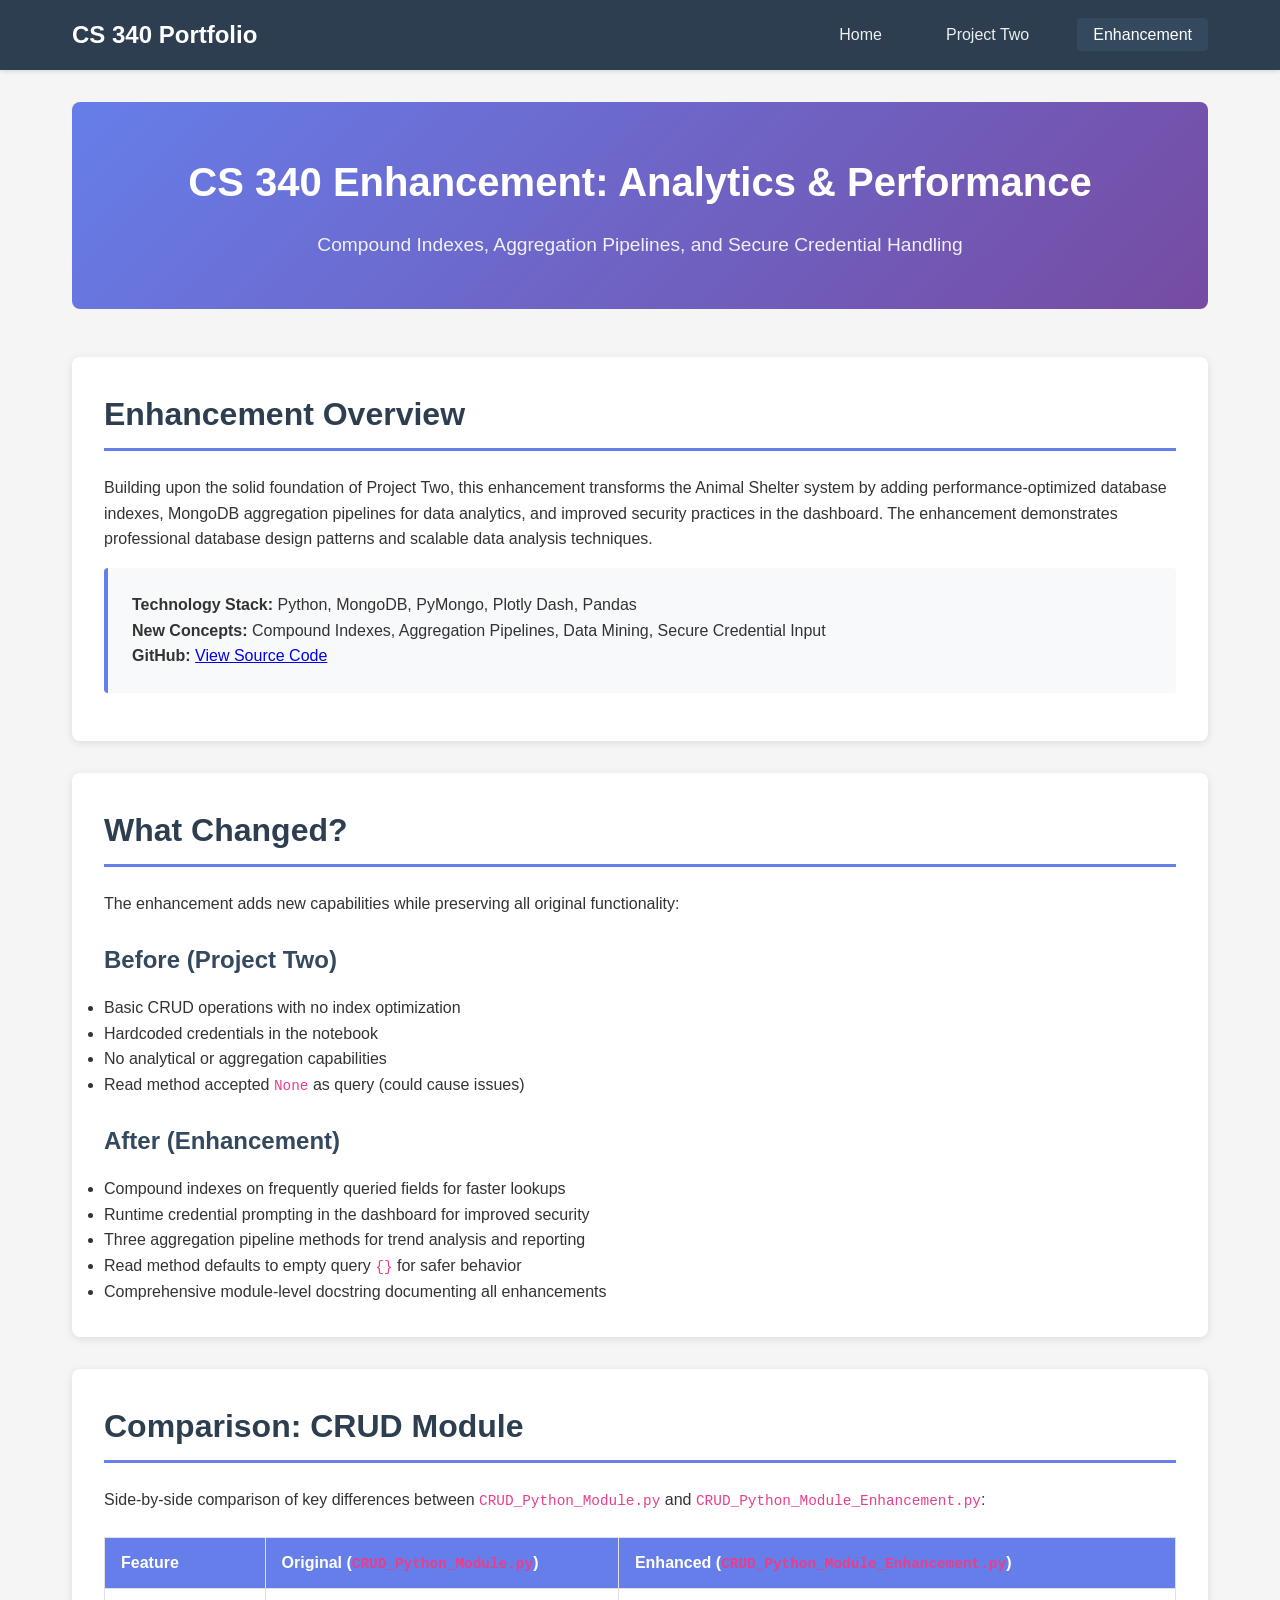
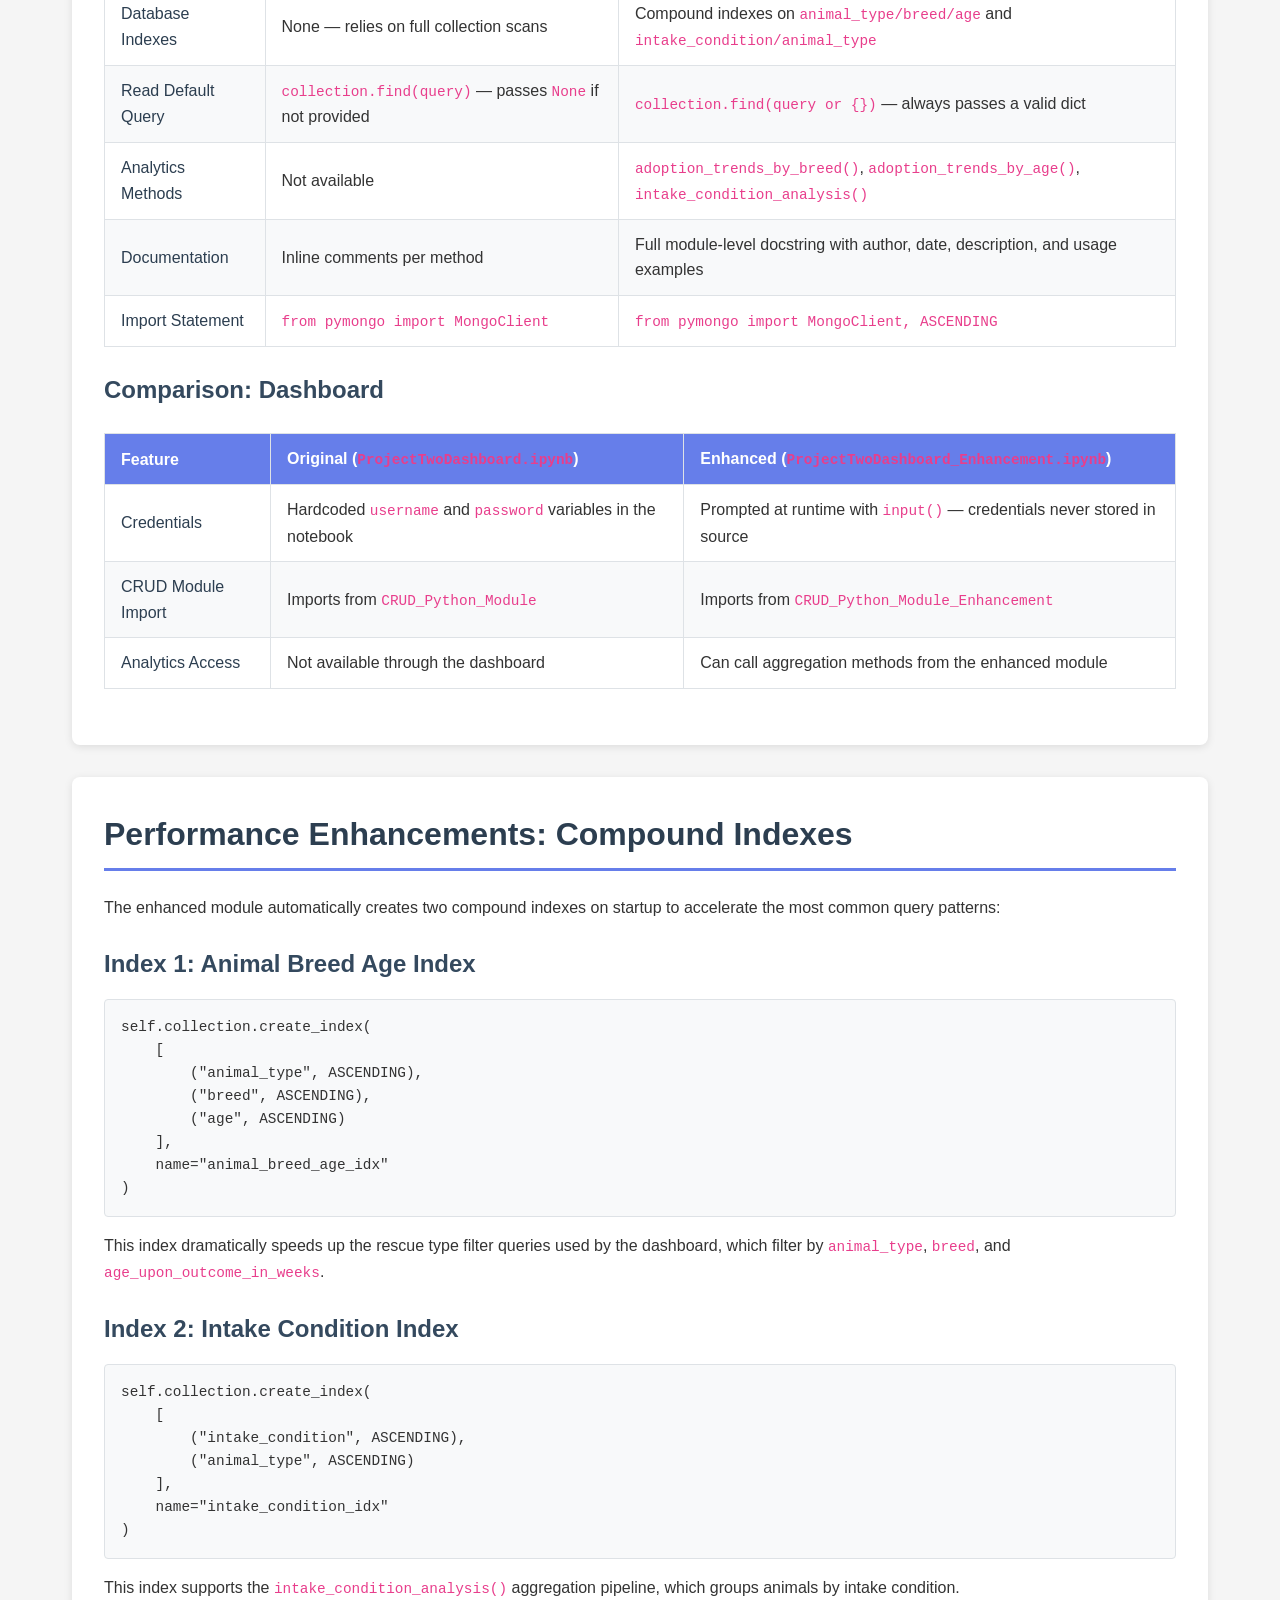
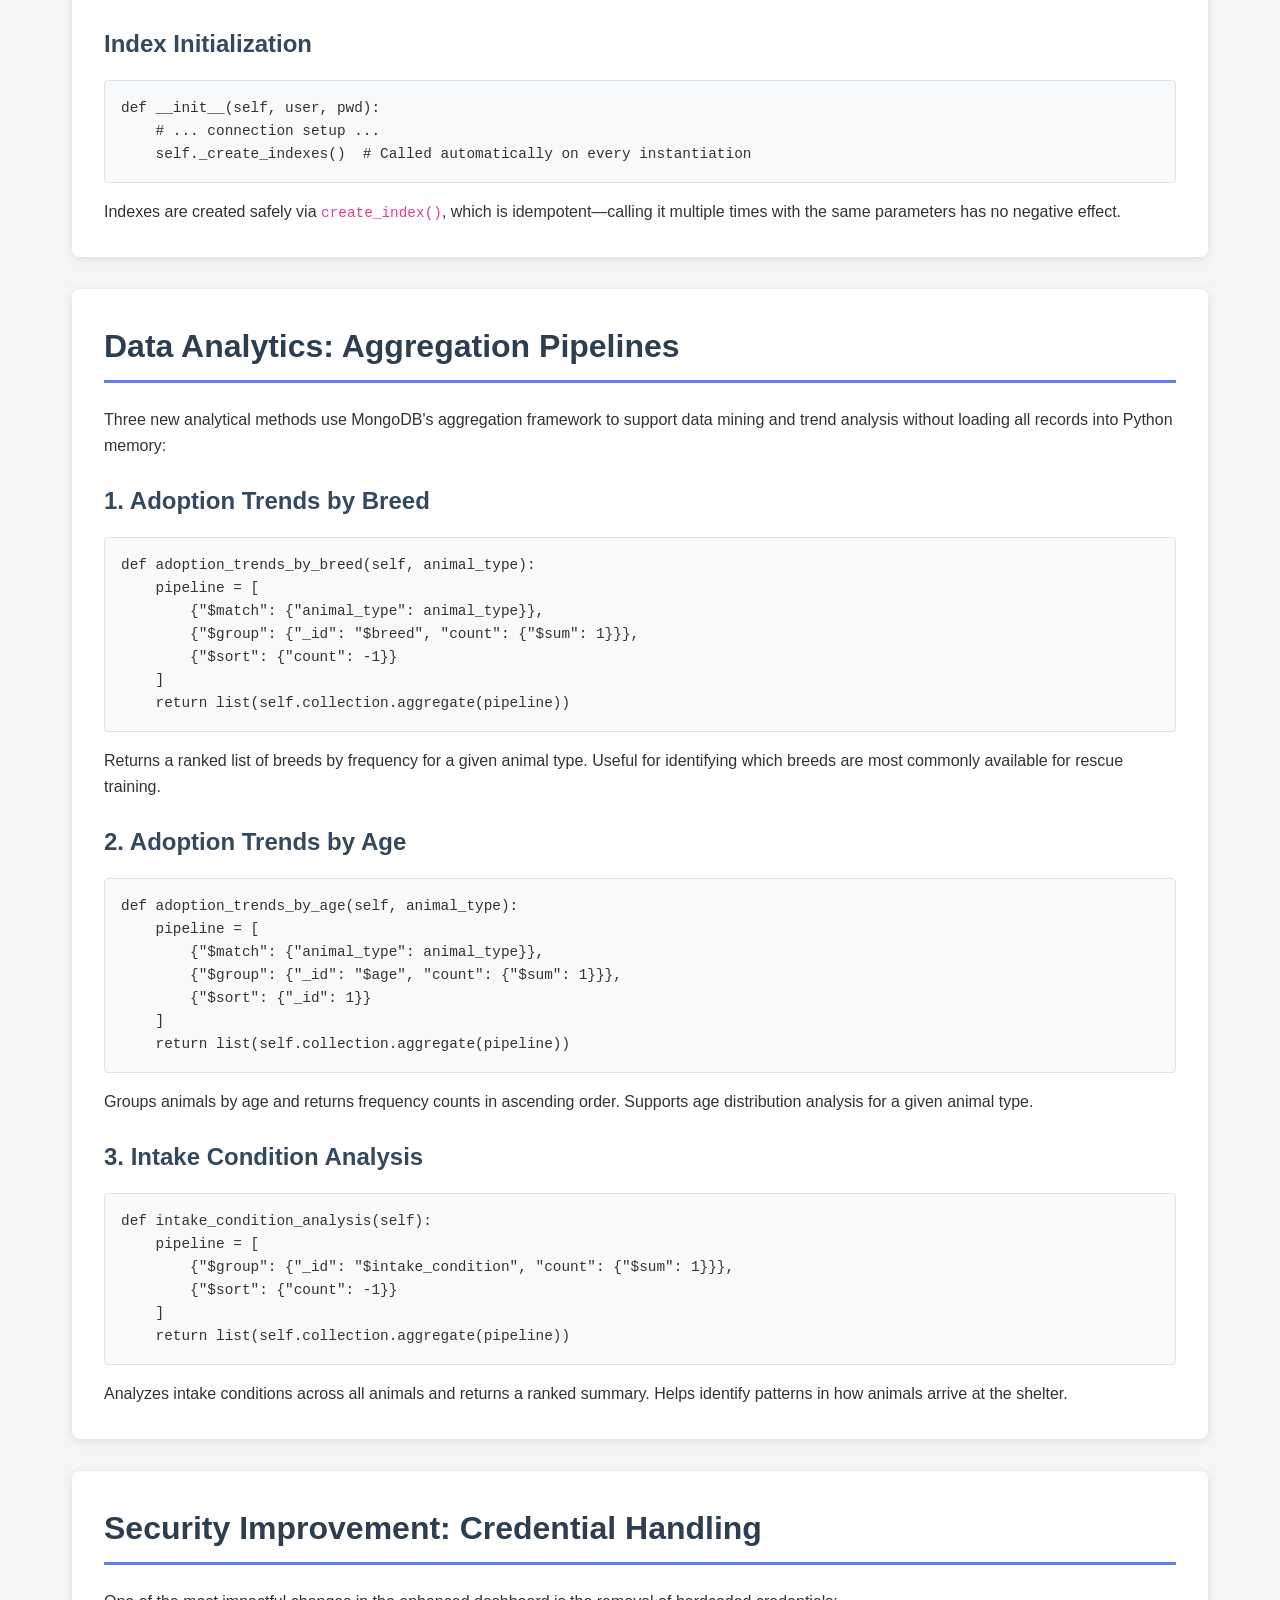
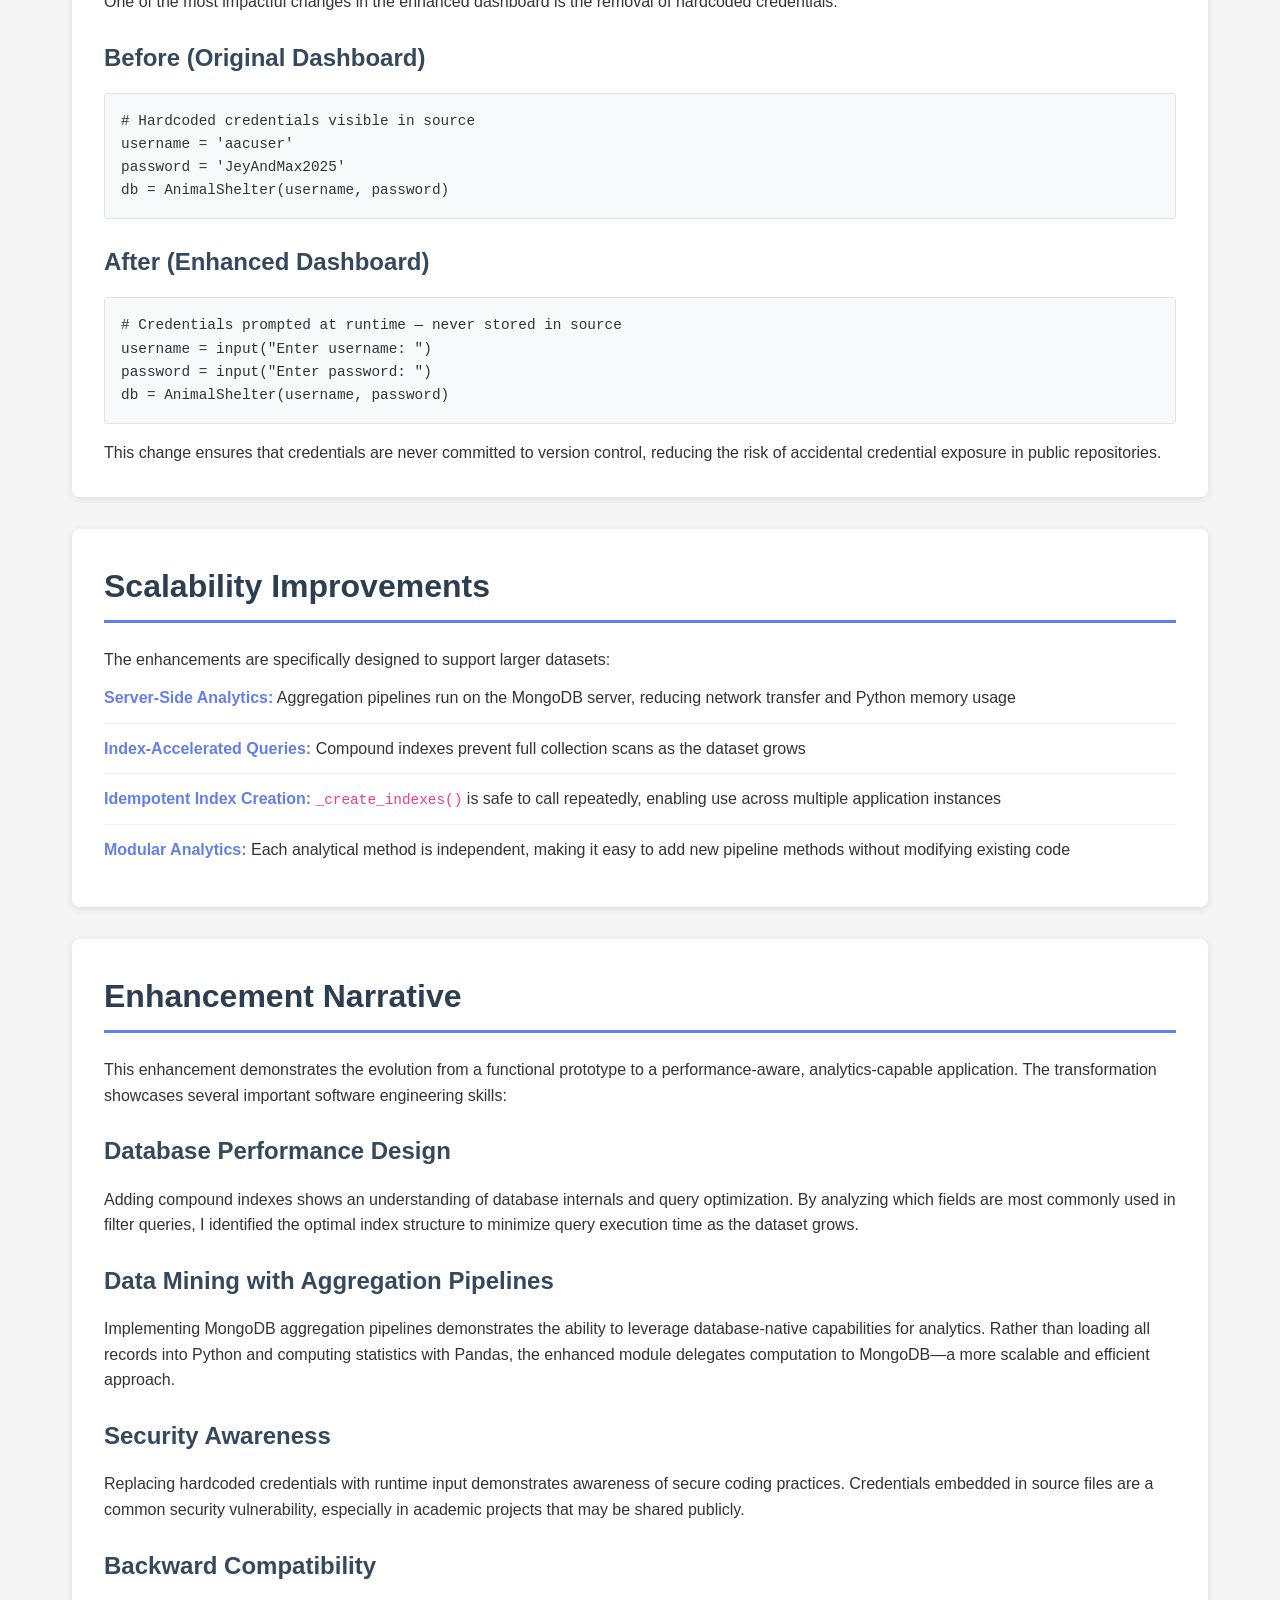
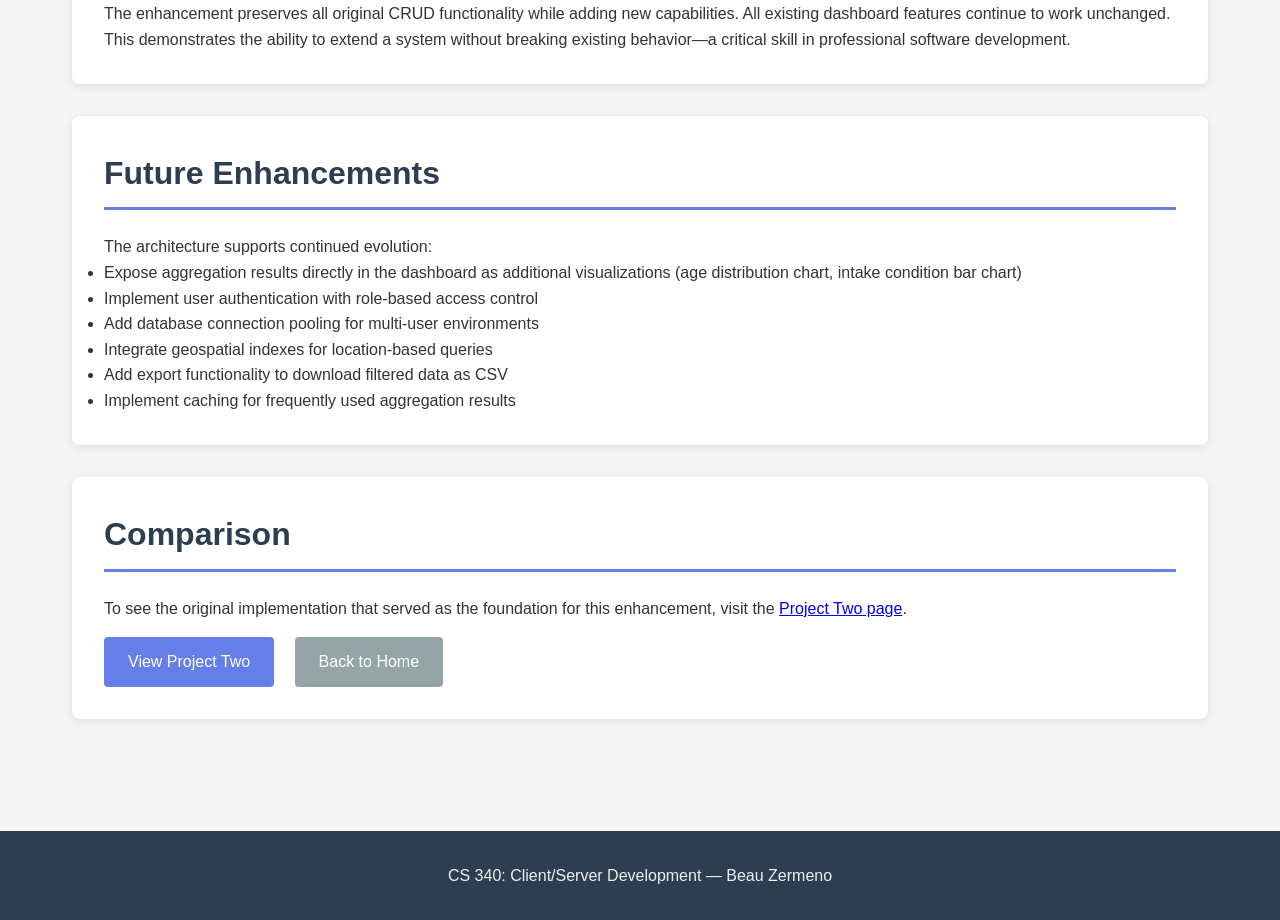
==== enhancement.html @ a6eec62c "Add GitHub Pages for CS_340 matching CS_320 layout Co-authored-by: bzermeno <145792993+bzermeno@user" ====
<!DOCTYPE html>
<html lang="en">
<head>
    <meta charset="UTF-8">
    <meta name="viewport" content="width=device-width, initial-scale=1.0">
    <title>CS 340 Enhancement - Analytics &amp; Performance</title>
    <link rel="stylesheet" href="style.css">
</head>
<body>
    <nav class="navbar">
        <div class="nav-container">
            <h1 class="nav-title">CS 340 Portfolio</h1>
            <ul class="nav-menu">
                <li><a href="index.html">Home</a></li>
                <li><a href="project-two.html">Project Two</a></li>
                <li><a href="enhancement.html" class="active">Enhancement</a></li>
            </ul>
        </div>
    </nav>

    <main class="container">
        <header class="hero">
            <h1>CS 340 Enhancement: Analytics &amp; Performance</h1>
            <p class="subtitle">Compound Indexes, Aggregation Pipelines, and Secure Credential Handling</p>
        </header>

        <section>
            <h2>Enhancement Overview</h2>
            <p>Building upon the solid foundation of Project Two, this enhancement transforms the Animal Shelter system by adding performance-optimized database indexes, MongoDB aggregation pipelines for data analytics, and improved security practices in the dashboard. The enhancement demonstrates professional database design patterns and scalable data analysis techniques.</p>

            <div class="details">
                <p><strong>Technology Stack:</strong> Python, MongoDB, PyMongo, Plotly Dash, Pandas</p>
                <p><strong>New Concepts:</strong> Compound Indexes, Aggregation Pipelines, Data Mining, Secure Credential Input</p>
                <p><strong>GitHub:</strong> <a href="https://github.com/bzermeno/CS_340" target="_blank">View Source Code</a></p>
            </div>
        </section>

        <section>
            <h2>What Changed?</h2>
            <p>The enhancement adds new capabilities while preserving all original functionality:</p>

            <h3>Before (Project Two)</h3>
            <ul>
                <li>Basic CRUD operations with no index optimization</li>
                <li>Hardcoded credentials in the notebook</li>
                <li>No analytical or aggregation capabilities</li>
                <li>Read method accepted <code>None</code> as query (could cause issues)</li>
            </ul>

            <h3>After (Enhancement)</h3>
            <ul>
                <li>Compound indexes on frequently queried fields for faster lookups</li>
                <li>Runtime credential prompting in the dashboard for improved security</li>
                <li>Three aggregation pipeline methods for trend analysis and reporting</li>
                <li>Read method defaults to empty query <code>{}</code> for safer behavior</li>
                <li>Comprehensive module-level docstring documenting all enhancements</li>
            </ul>
        </section>

        <section>
            <h2>Comparison: CRUD Module</h2>
            <p>Side-by-side comparison of key differences between <code>CRUD_Python_Module.py</code> and <code>CRUD_Python_Module_Enhancement.py</code>:</p>

            <table class="comparison-table">
                <thead>
                    <tr>
                        <th>Feature</th>
                        <th>Original (<code>CRUD_Python_Module.py</code>)</th>
                        <th>Enhanced (<code>CRUD_Python_Module_Enhancement.py</code>)</th>
                    </tr>
                </thead>
                <tbody>
                    <tr>
                        <td>Database Indexes</td>
                        <td>None — relies on full collection scans</td>
                        <td>Compound indexes on <code>animal_type/breed/age</code> and <code>intake_condition/animal_type</code></td>
                    </tr>
                    <tr>
                        <td>Read Default Query</td>
                        <td><code>collection.find(query)</code> — passes <code>None</code> if not provided</td>
                        <td><code>collection.find(query or {})</code> — always passes a valid dict</td>
                    </tr>
                    <tr>
                        <td>Analytics Methods</td>
                        <td>Not available</td>
                        <td><code>adoption_trends_by_breed()</code>, <code>adoption_trends_by_age()</code>, <code>intake_condition_analysis()</code></td>
                    </tr>
                    <tr>
                        <td>Documentation</td>
                        <td>Inline comments per method</td>
                        <td>Full module-level docstring with author, date, description, and usage examples</td>
                    </tr>
                    <tr>
                        <td>Import Statement</td>
                        <td><code>from pymongo import MongoClient</code></td>
                        <td><code>from pymongo import MongoClient, ASCENDING</code></td>
                    </tr>
                </tbody>
            </table>

            <h3>Comparison: Dashboard</h3>
            <table class="comparison-table">
                <thead>
                    <tr>
                        <th>Feature</th>
                        <th>Original (<code>ProjectTwoDashboard.ipynb</code>)</th>
                        <th>Enhanced (<code>ProjectTwoDashboard_Enhancement.ipynb</code>)</th>
                    </tr>
                </thead>
                <tbody>
                    <tr>
                        <td>Credentials</td>
                        <td>Hardcoded <code>username</code> and <code>password</code> variables in the notebook</td>
                        <td>Prompted at runtime with <code>input()</code> — credentials never stored in source</td>
                    </tr>
                    <tr>
                        <td>CRUD Module Import</td>
                        <td>Imports from <code>CRUD_Python_Module</code></td>
                        <td>Imports from <code>CRUD_Python_Module_Enhancement</code></td>
                    </tr>
                    <tr>
                        <td>Analytics Access</td>
                        <td>Not available through the dashboard</td>
                        <td>Can call aggregation methods from the enhanced module</td>
                    </tr>
                </tbody>
            </table>
        </section>

        <section>
            <h2>Performance Enhancements: Compound Indexes</h2>
            <p>The enhanced module automatically creates two compound indexes on startup to accelerate the most common query patterns:</p>

            <h3>Index 1: Animal Breed Age Index</h3>
            <pre><code>self.collection.create_index(
    [
        ("animal_type", ASCENDING),
        ("breed", ASCENDING),
        ("age", ASCENDING)
    ],
    name="animal_breed_age_idx"
)</code></pre>
            <p>This index dramatically speeds up the rescue type filter queries used by the dashboard, which filter by <code>animal_type</code>, <code>breed</code>, and <code>age_upon_outcome_in_weeks</code>.</p>

            <h3>Index 2: Intake Condition Index</h3>
            <pre><code>self.collection.create_index(
    [
        ("intake_condition", ASCENDING),
        ("animal_type", ASCENDING)
    ],
    name="intake_condition_idx"
)</code></pre>
            <p>This index supports the <code>intake_condition_analysis()</code> aggregation pipeline, which groups animals by intake condition.</p>

            <h3>Index Initialization</h3>
            <pre><code>def __init__(self, user, pwd):
    # ... connection setup ...
    self._create_indexes()  # Called automatically on every instantiation</code></pre>
            <p>Indexes are created safely via <code>create_index()</code>, which is idempotent—calling it multiple times with the same parameters has no negative effect.</p>
        </section>

        <section>
            <h2>Data Analytics: Aggregation Pipelines</h2>
            <p>Three new analytical methods use MongoDB's aggregation framework to support data mining and trend analysis without loading all records into Python memory:</p>

            <h3>1. Adoption Trends by Breed</h3>
            <pre><code>def adoption_trends_by_breed(self, animal_type):
    pipeline = [
        {"$match": {"animal_type": animal_type}},
        {"$group": {"_id": "$breed", "count": {"$sum": 1}}},
        {"$sort": {"count": -1}}
    ]
    return list(self.collection.aggregate(pipeline))</code></pre>
            <p>Returns a ranked list of breeds by frequency for a given animal type. Useful for identifying which breeds are most commonly available for rescue training.</p>

            <h3>2. Adoption Trends by Age</h3>
            <pre><code>def adoption_trends_by_age(self, animal_type):
    pipeline = [
        {"$match": {"animal_type": animal_type}},
        {"$group": {"_id": "$age", "count": {"$sum": 1}}},
        {"$sort": {"_id": 1}}
    ]
    return list(self.collection.aggregate(pipeline))</code></pre>
            <p>Groups animals by age and returns frequency counts in ascending order. Supports age distribution analysis for a given animal type.</p>

            <h3>3. Intake Condition Analysis</h3>
            <pre><code>def intake_condition_analysis(self):
    pipeline = [
        {"$group": {"_id": "$intake_condition", "count": {"$sum": 1}}},
        {"$sort": {"count": -1}}
    ]
    return list(self.collection.aggregate(pipeline))</code></pre>
            <p>Analyzes intake conditions across all animals and returns a ranked summary. Helps identify patterns in how animals arrive at the shelter.</p>
        </section>

        <section>
            <h2>Security Improvement: Credential Handling</h2>
            <p>One of the most impactful changes in the enhanced dashboard is the removal of hardcoded credentials:</p>

            <h3>Before (Original Dashboard)</h3>
            <pre><code># Hardcoded credentials visible in source
username = 'aacuser'
password = 'JeyAndMax2025'
db = AnimalShelter(username, password)</code></pre>

            <h3>After (Enhanced Dashboard)</h3>
            <pre><code># Credentials prompted at runtime — never stored in source
username = input("Enter username: ")
password = input("Enter password: ")
db = AnimalShelter(username, password)</code></pre>
            <p>This change ensures that credentials are never committed to version control, reducing the risk of accidental credential exposure in public repositories.</p>
        </section>

        <section>
            <h2>Scalability Improvements</h2>
            <p>The enhancements are specifically designed to support larger datasets:</p>
            <ul class="feature-list">
                <li><strong>Server-Side Analytics:</strong> Aggregation pipelines run on the MongoDB server, reducing network transfer and Python memory usage</li>
                <li><strong>Index-Accelerated Queries:</strong> Compound indexes prevent full collection scans as the dataset grows</li>
                <li><strong>Idempotent Index Creation:</strong> <code>_create_indexes()</code> is safe to call repeatedly, enabling use across multiple application instances</li>
                <li><strong>Modular Analytics:</strong> Each analytical method is independent, making it easy to add new pipeline methods without modifying existing code</li>
            </ul>
        </section>

        <section>
            <h2>Enhancement Narrative</h2>
            <p>This enhancement demonstrates the evolution from a functional prototype to a performance-aware, analytics-capable application. The transformation showcases several important software engineering skills:</p>

            <h3>Database Performance Design</h3>
            <p>Adding compound indexes shows an understanding of database internals and query optimization. By analyzing which fields are most commonly used in filter queries, I identified the optimal index structure to minimize query execution time as the dataset grows.</p>

            <h3>Data Mining with Aggregation Pipelines</h3>
            <p>Implementing MongoDB aggregation pipelines demonstrates the ability to leverage database-native capabilities for analytics. Rather than loading all records into Python and computing statistics with Pandas, the enhanced module delegates computation to MongoDB—a more scalable and efficient approach.</p>

            <h3>Security Awareness</h3>
            <p>Replacing hardcoded credentials with runtime input demonstrates awareness of secure coding practices. Credentials embedded in source files are a common security vulnerability, especially in academic projects that may be shared publicly.</p>

            <h3>Backward Compatibility</h3>
            <p>The enhancement preserves all original CRUD functionality while adding new capabilities. All existing dashboard features continue to work unchanged. This demonstrates the ability to extend a system without breaking existing behavior—a critical skill in professional software development.</p>
        </section>

        <section>
            <h2>Future Enhancements</h2>
            <p>The architecture supports continued evolution:</p>
            <ul>
                <li>Expose aggregation results directly in the dashboard as additional visualizations (age distribution chart, intake condition bar chart)</li>
                <li>Implement user authentication with role-based access control</li>
                <li>Add database connection pooling for multi-user environments</li>
                <li>Integrate geospatial indexes for location-based queries</li>
                <li>Add export functionality to download filtered data as CSV</li>
                <li>Implement caching for frequently used aggregation results</li>
            </ul>
        </section>

        <section>
            <h2>Comparison</h2>
            <p>To see the original implementation that served as the foundation for this enhancement, visit the <a href="project-two.html">Project Two page</a>.</p>
            <a href="project-two.html" class="btn">View Project Two</a>
            <a href="index.html" class="btn btn-secondary">Back to Home</a>
        </section>
    </main>

    <footer>
        <p>CS 340: Client/Server Development &mdash; Beau Zermeno</p>
    </footer>

</body>
</html>
---- style.css ----
/* Reset and Base Styles */
* {
    margin: 0;
    padding: 0;
    box-sizing: border-box;
}

body {
    font-family: -apple-system, BlinkMacSystemFont, 'Segoe UI', Roboto, 'Helvetica Neue', Arial, sans-serif;
    line-height: 1.6;
    color: #333;
    background-color: #f5f5f5;
}

/* Navigation */
.navbar {
    background-color: #2c3e50;
    padding: 1rem 0;
    box-shadow: 0 2px 4px rgba(0,0,0,0.1);
    position: sticky;
    top: 0;
    z-index: 100;
}

.nav-container {
    max-width: 1200px;
    margin: 0 auto;
    padding: 0 2rem;
    display: flex;
    justify-content: space-between;
    align-items: center;
}

.nav-title {
    color: #fff;
    font-size: 1.5rem;
    font-weight: 600;
}

.nav-menu {
    list-style: none;
    display: flex;
    gap: 2rem;
}

.nav-menu a {
    color: #ecf0f1;
    text-decoration: none;
    font-weight: 500;
    transition: color 0.3s ease;
    padding: 0.5rem 1rem;
    border-radius: 4px;
}

.nav-menu a:hover,
.nav-menu a.active {
    color: #fff;
    background-color: #34495e;
}

/* Container */
.container {
    max-width: 1200px;
    margin: 0 auto;
    padding: 2rem;
}

/* Hero Section */
.hero {
    text-align: center;
    padding: 3rem 0;
    background: linear-gradient(135deg, #667eea 0%, #764ba2 100%);
    color: white;
    border-radius: 8px;
    margin-bottom: 3rem;
}

.hero h1 {
    font-size: 2.5rem;
    margin-bottom: 1rem;
}

.subtitle {
    font-size: 1.2rem;
    opacity: 0.9;
}

/* Sections */
section {
    background-color: white;
    padding: 2rem;
    margin-bottom: 2rem;
    border-radius: 8px;
    box-shadow: 0 2px 8px rgba(0,0,0,0.1);
}

section h2 {
    color: #2c3e50;
    margin-bottom: 1.5rem;
    font-size: 2rem;
    border-bottom: 3px solid #667eea;
    padding-bottom: 0.5rem;
}

section h3 {
    color: #34495e;
    margin-bottom: 1rem;
    margin-top: 1.5rem;
    font-size: 1.5rem;
}

/* Project Cards Grid */
.projects-grid {
    display: grid;
    grid-template-columns: repeat(auto-fit, minmax(300px, 1fr));
    gap: 2rem;
    padding: 2rem;
}

.project-card {
    background-color: white;
    padding: 2rem;
    border-radius: 8px;
    box-shadow: 0 4px 12px rgba(0,0,0,0.1);
    transition: transform 0.3s ease, box-shadow 0.3s ease;
}

.project-card:hover {
    transform: translateY(-5px);
    box-shadow: 0 6px 20px rgba(0,0,0,0.15);
}

.project-card h3 {
    color: #667eea;
    margin-top: 0;
}

.project-card ul {
    margin: 1rem 0 1.5rem 1.5rem;
}

.project-card li {
    margin-bottom: 0.5rem;
}

/* Buttons */
.btn {
    display: inline-block;
    padding: 0.75rem 1.5rem;
    background-color: #667eea;
    color: white;
    text-decoration: none;
    border-radius: 4px;
    transition: background-color 0.3s ease;
    font-weight: 500;
    margin-top: 1rem;
}

.btn:hover {
    background-color: #5568d3;
}

.btn-secondary {
    background-color: #95a5a6;
    margin-left: 1rem;
}

.btn-secondary:hover {
    background-color: #7f8c8d;
}

/* Code Blocks */
pre {
    background-color: #f8f9fa;
    border: 1px solid #dee2e6;
    border-radius: 4px;
    padding: 1rem;
    overflow-x: auto;
    margin: 1rem 0;
}

code {
    font-family: 'Courier New', Courier, monospace;
    font-size: 0.9rem;
    color: #e83e8c;
}

pre code {
    color: #333;
}

/* Feature Lists */
.feature-list {
    list-style: none;
    padding: 0;
}

.feature-list li {
    padding: 0.75rem 0;
    border-bottom: 1px solid #ecf0f1;
}

.feature-list li:last-child {
    border-bottom: none;
}

.feature-list strong {
    color: #667eea;
}

/* Reflection Section */
.reflection-section {
    margin-bottom: 2rem;
}

.reflection-section:last-child {
    margin-bottom: 0;
}

.reflection-section p {
    margin-bottom: 1rem;
    text-align: justify;
}

/* Details Section */
.details {
    background-color: #f8f9fa;
    padding: 1.5rem;
    border-left: 4px solid #667eea;
    margin: 1rem 0;
    border-radius: 4px;
}

/* Architecture Diagram */
.architecture-diagram {
    background-color: #f8f9fa;
    padding: 2rem;
    border-radius: 4px;
    margin: 1.5rem 0;
    font-family: monospace;
    overflow-x: auto;
    white-space: pre;
}

/* Comparison Table */
.comparison-table {
    width: 100%;
    border-collapse: collapse;
    margin: 1.5rem 0;
}

.comparison-table th,
.comparison-table td {
    padding: 0.75rem 1rem;
    text-align: left;
    border: 1px solid #dee2e6;
}

.comparison-table th {
    background-color: #667eea;
    color: white;
    font-weight: 600;
}

.comparison-table tr:nth-child(even) {
    background-color: #f8f9fa;
}

.comparison-table td:first-child {
    font-weight: 500;
    color: #2c3e50;
}

/* Footer */
footer {
    text-align: center;
    padding: 2rem;
    background-color: #2c3e50;
    color: #ecf0f1;
    margin-top: 3rem;
}

/* Responsive Design */
@media (max-width: 768px) {
    .nav-container {
        flex-direction: column;
        gap: 1rem;
    }

    .nav-menu {
        flex-direction: column;
        gap: 0.5rem;
        text-align: center;
    }

    .hero h1 {
        font-size: 2rem;
    }

    .projects-grid {
        grid-template-columns: 1fr;
    }

    .container {
        padding: 1rem;
    }
}
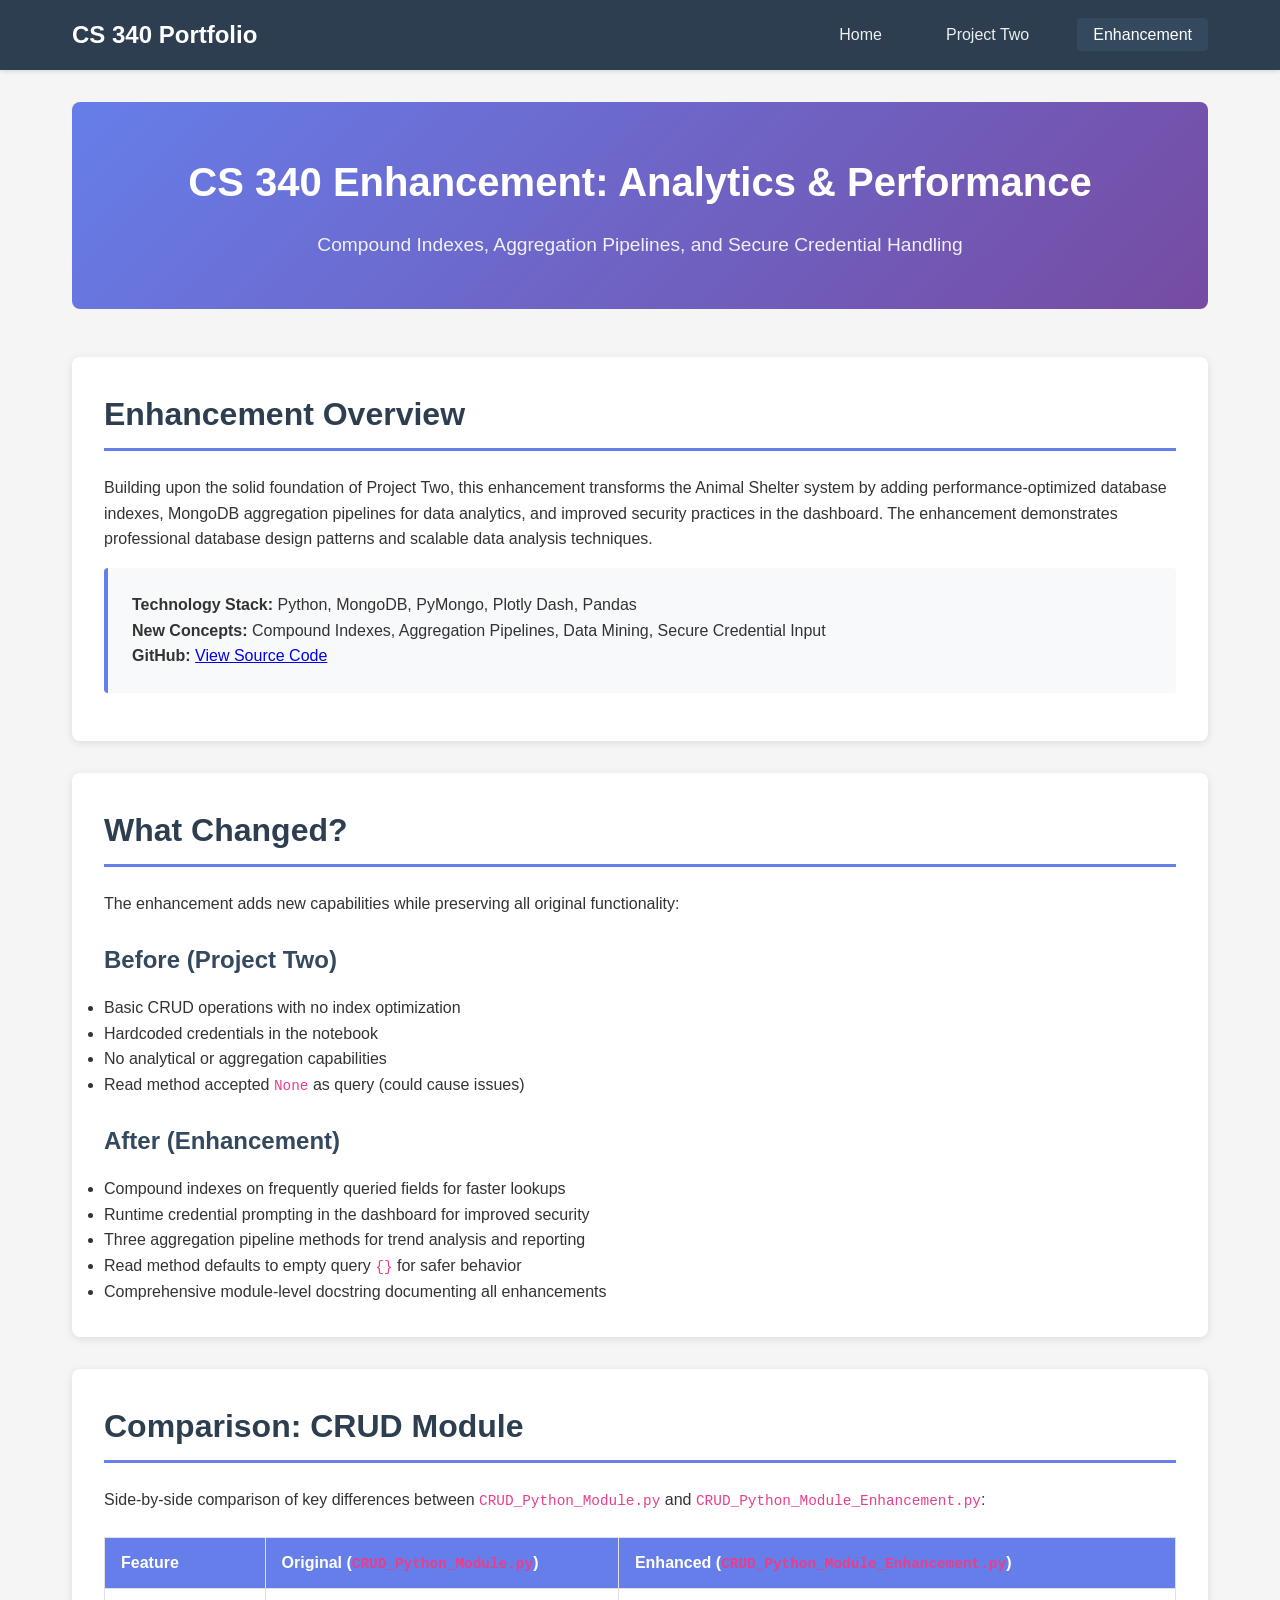
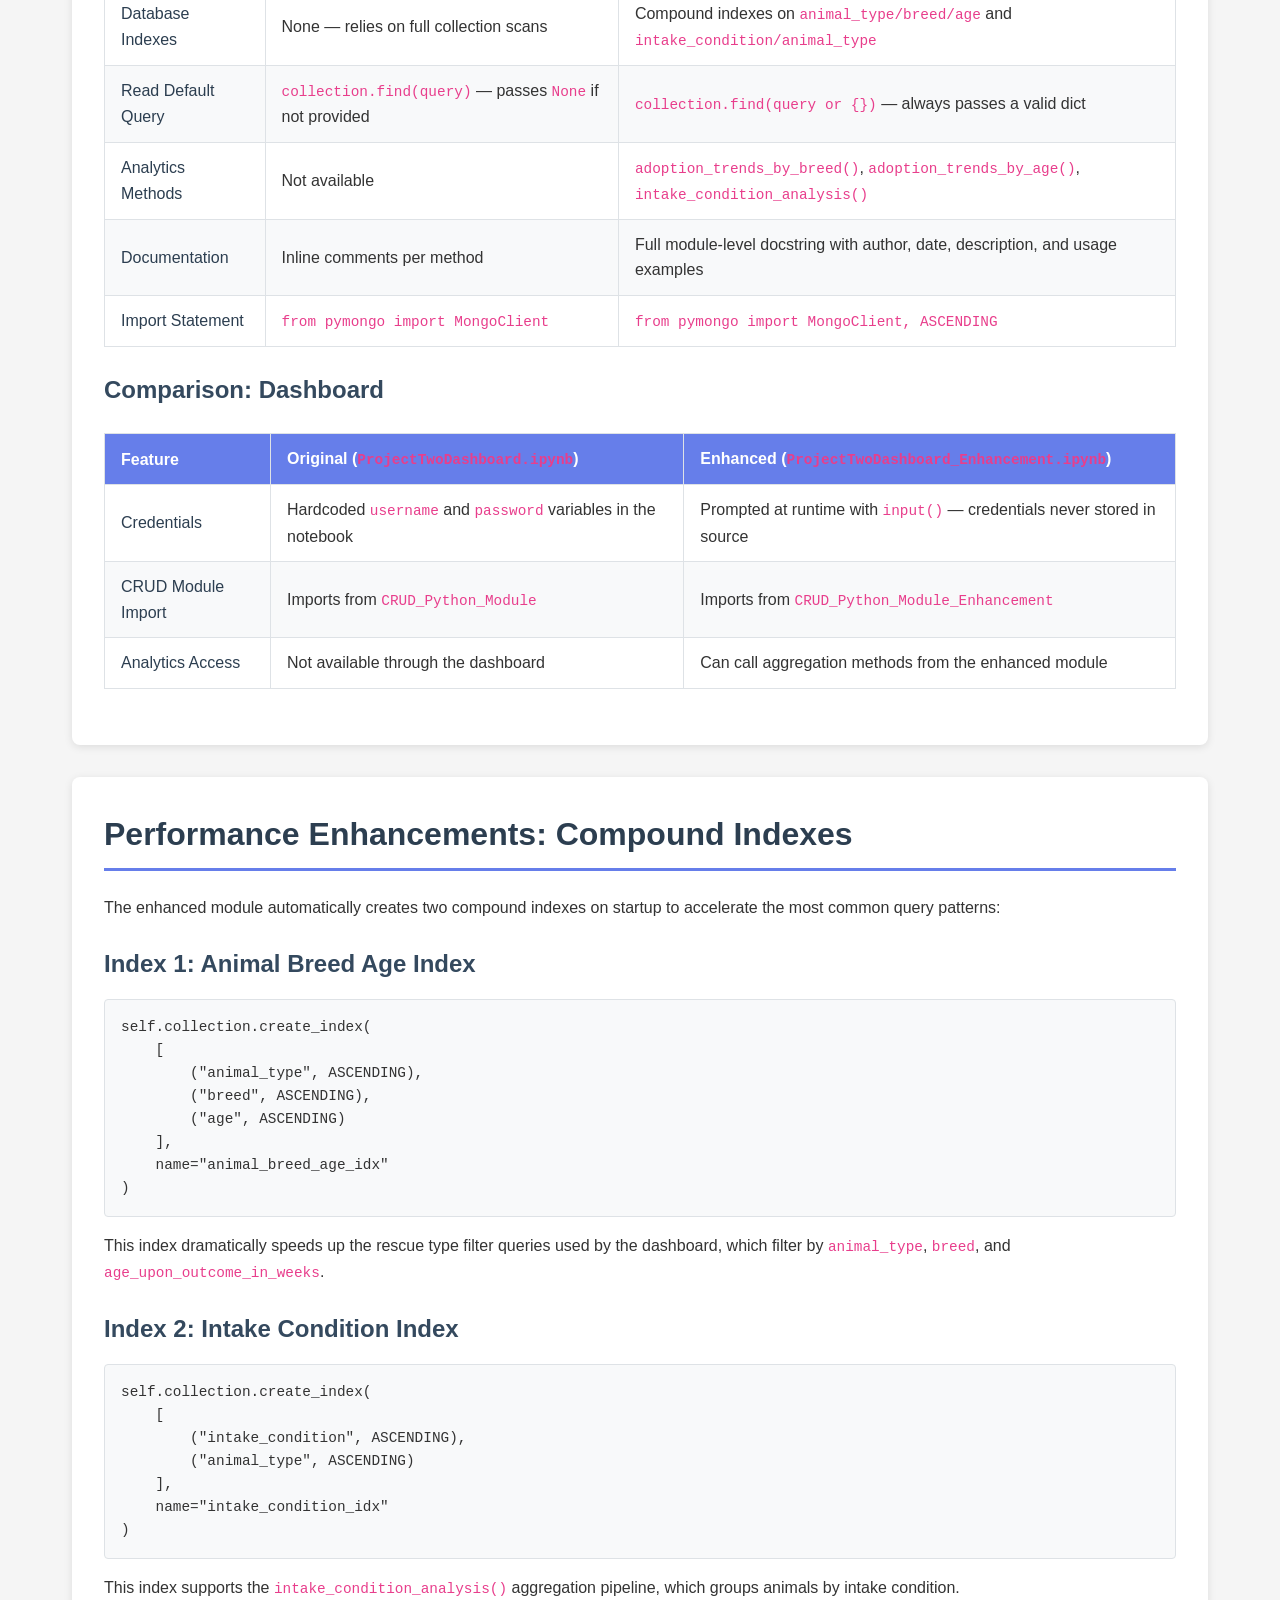
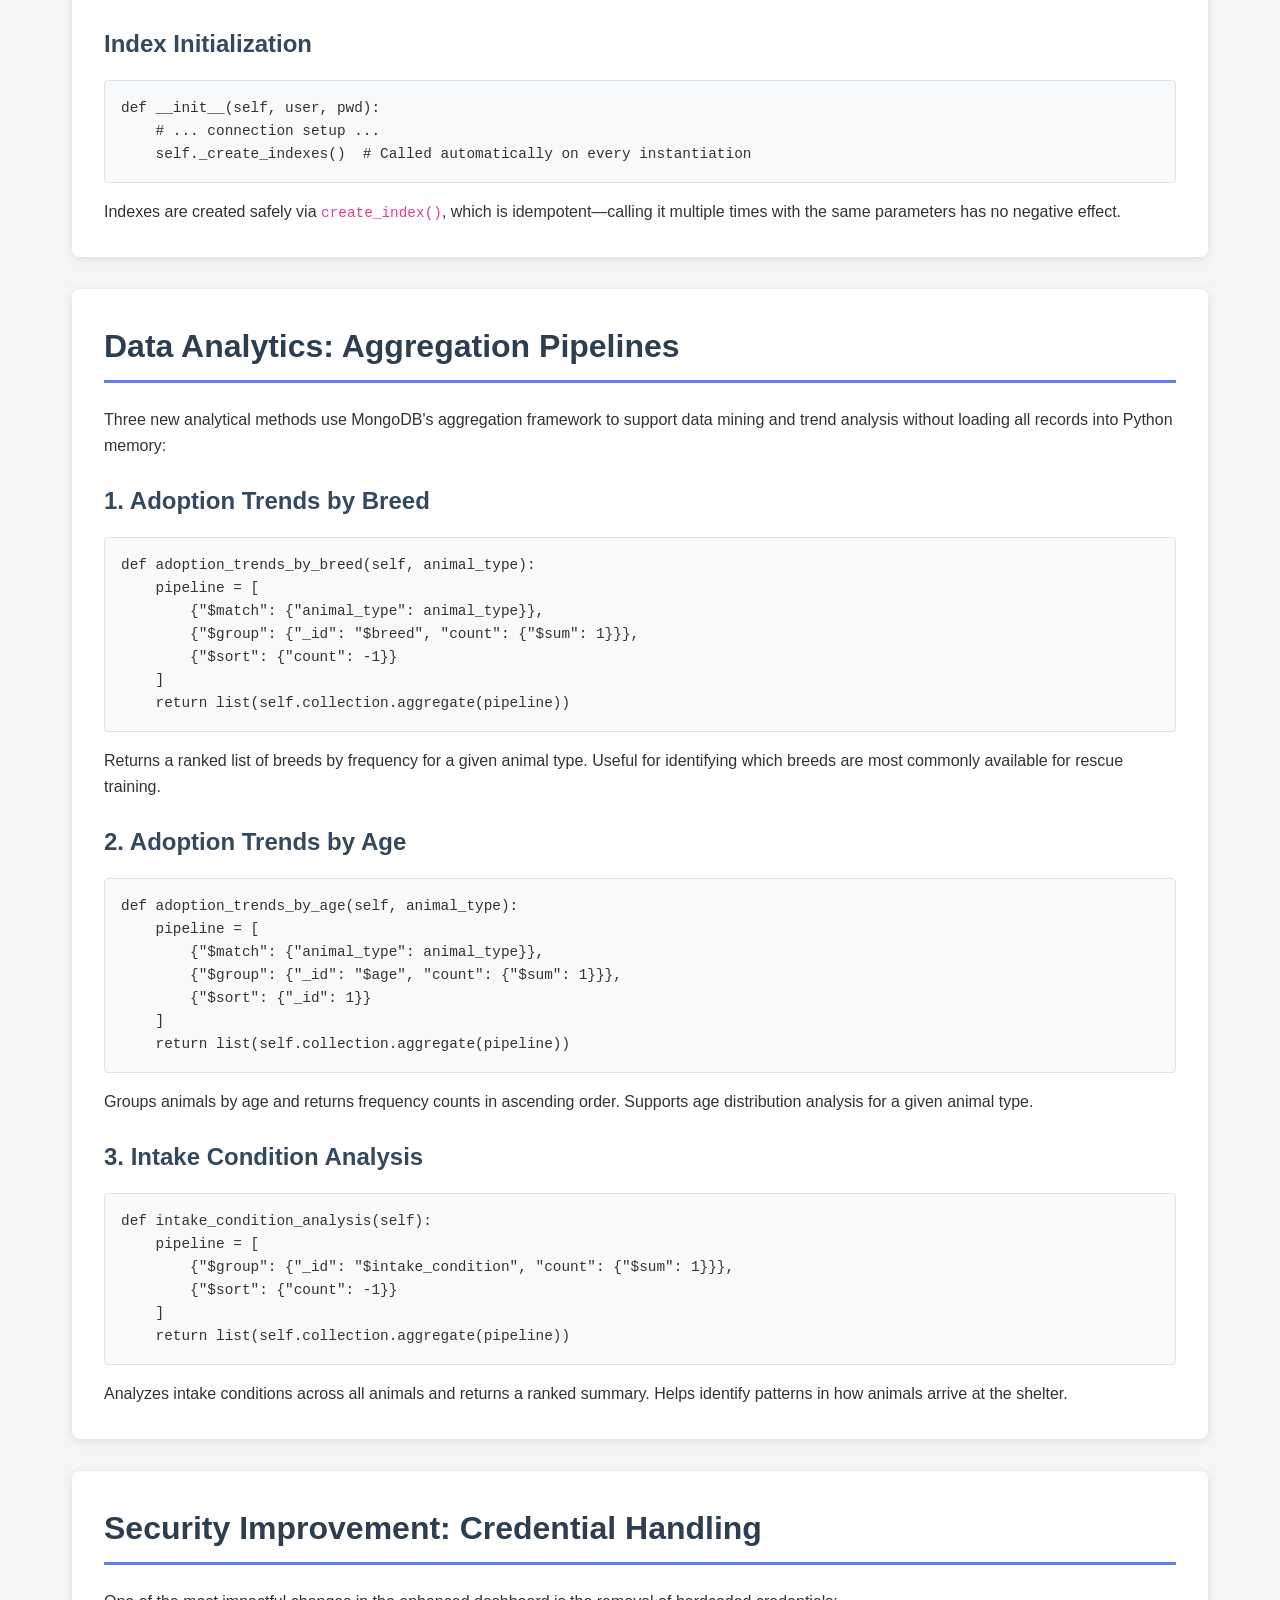
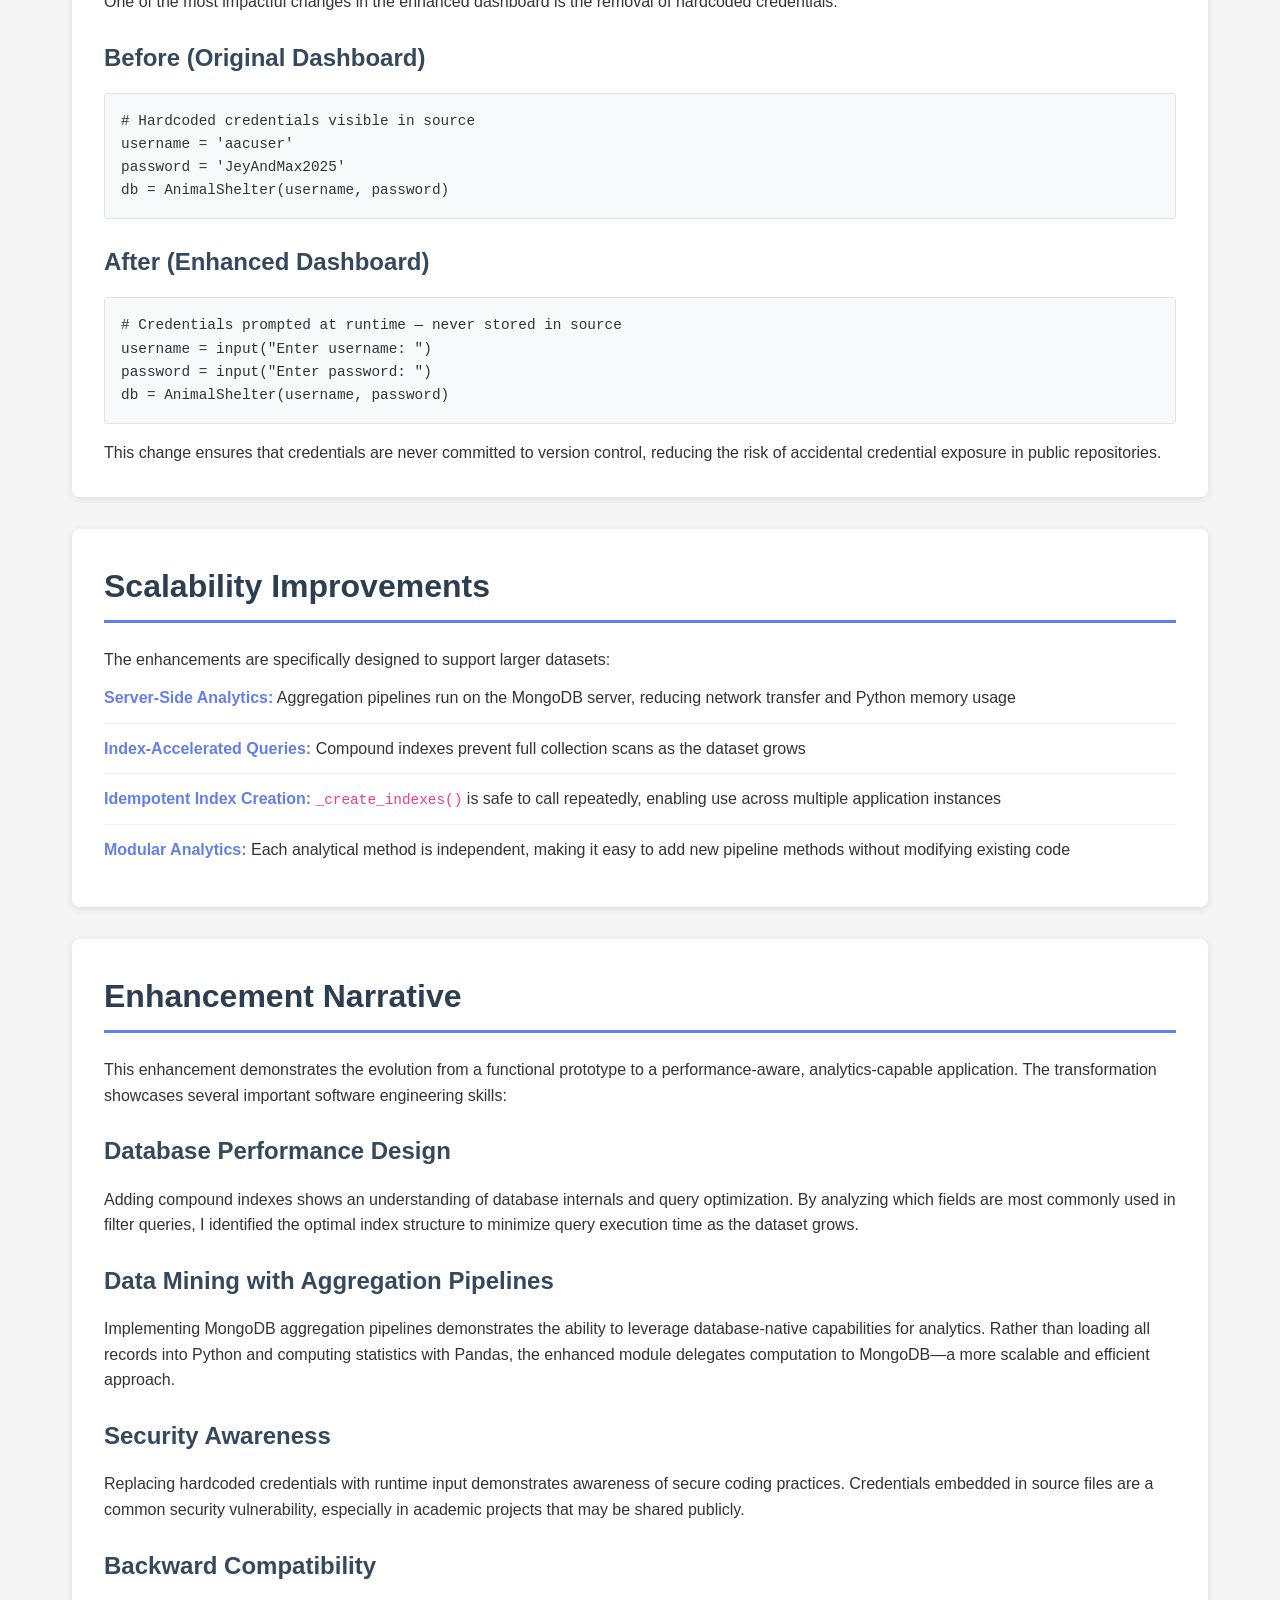
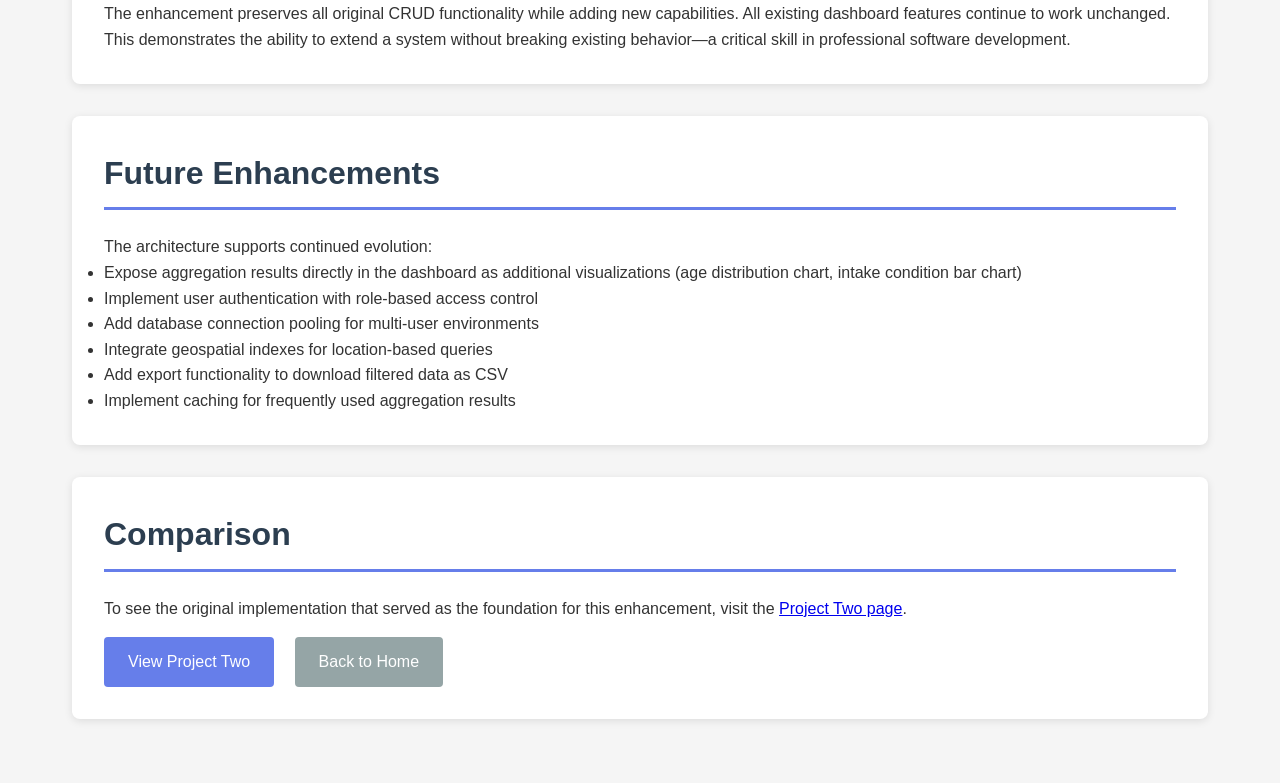
==== commit bcad76ea: "Remove footer section from enhancement.html" ====
--- a/enhancement.html
+++ b/enhancement.html
@@ -260,9 +260,5 @@
         </section>
     </main>
 
-    <footer>
-        <p>CS 340: Client/Server Development &mdash; Beau Zermeno</p>
-    </footer>
-
 </body>
 </html>
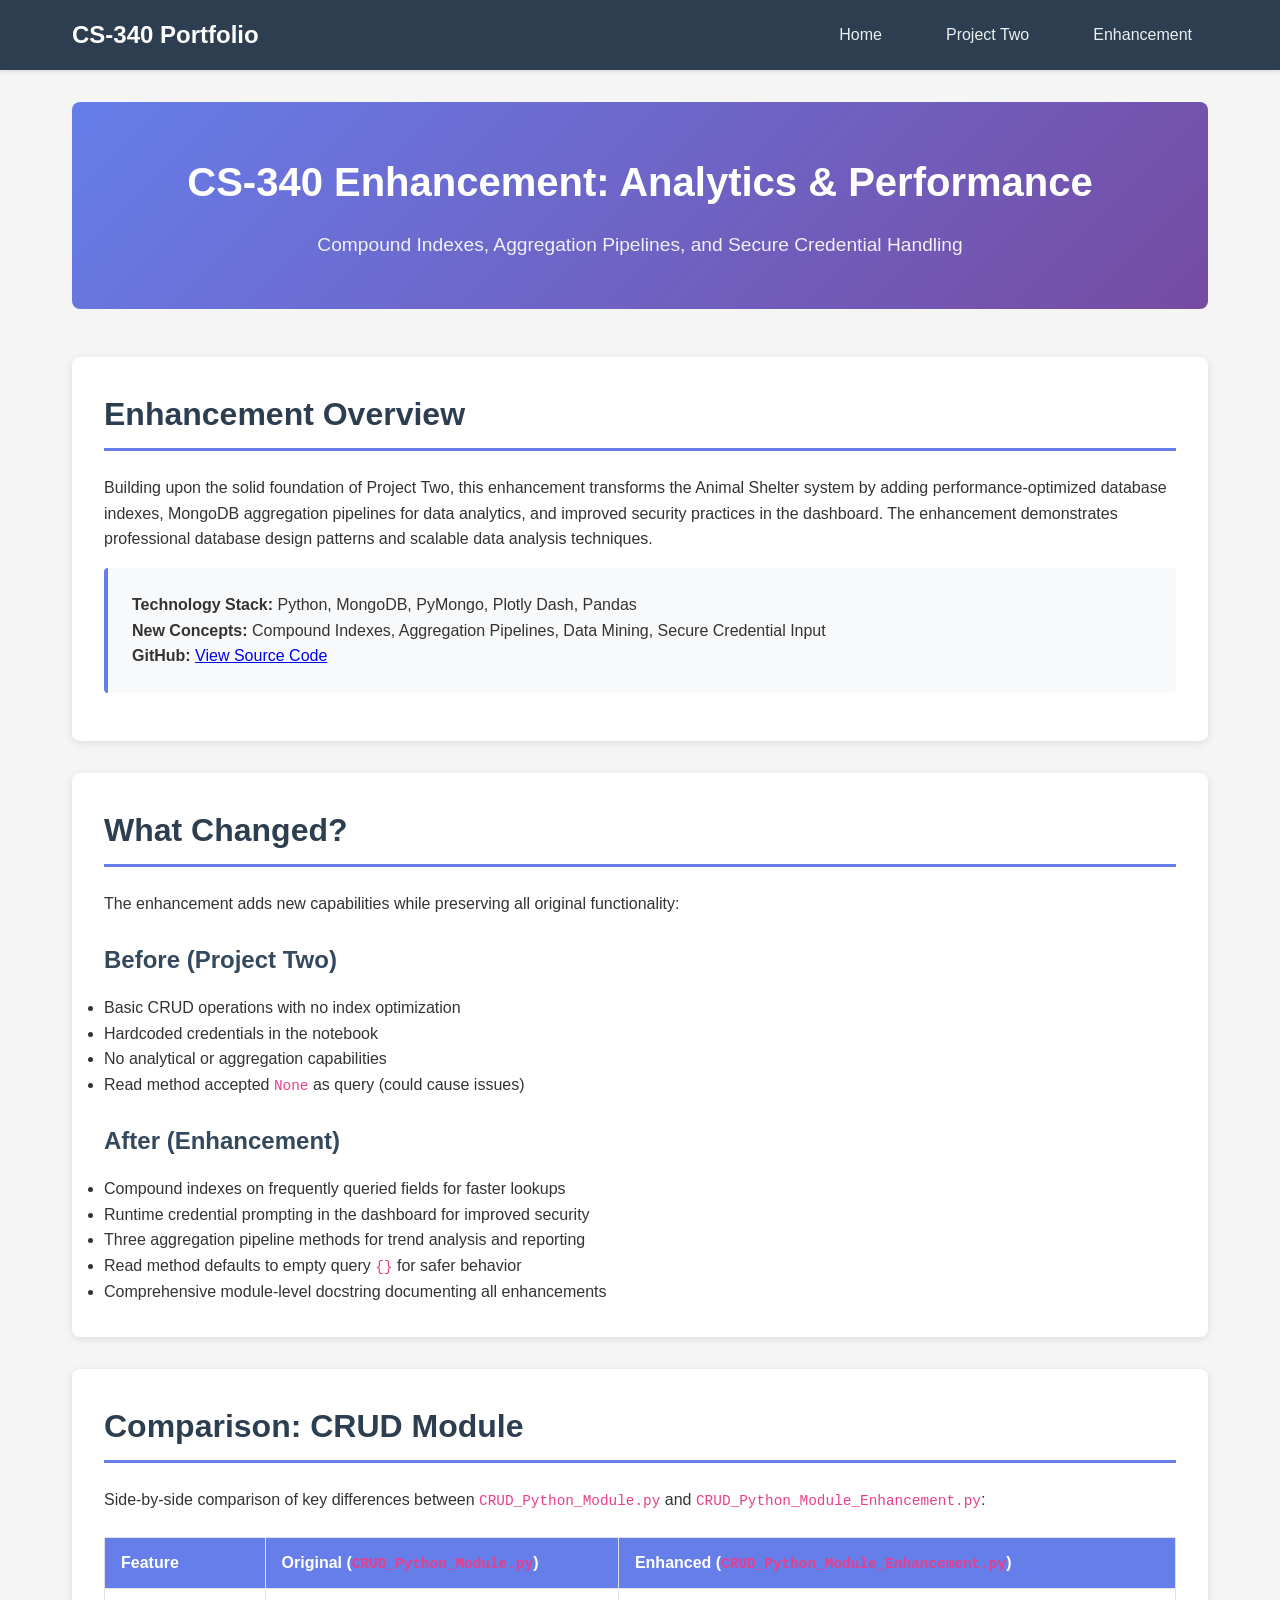
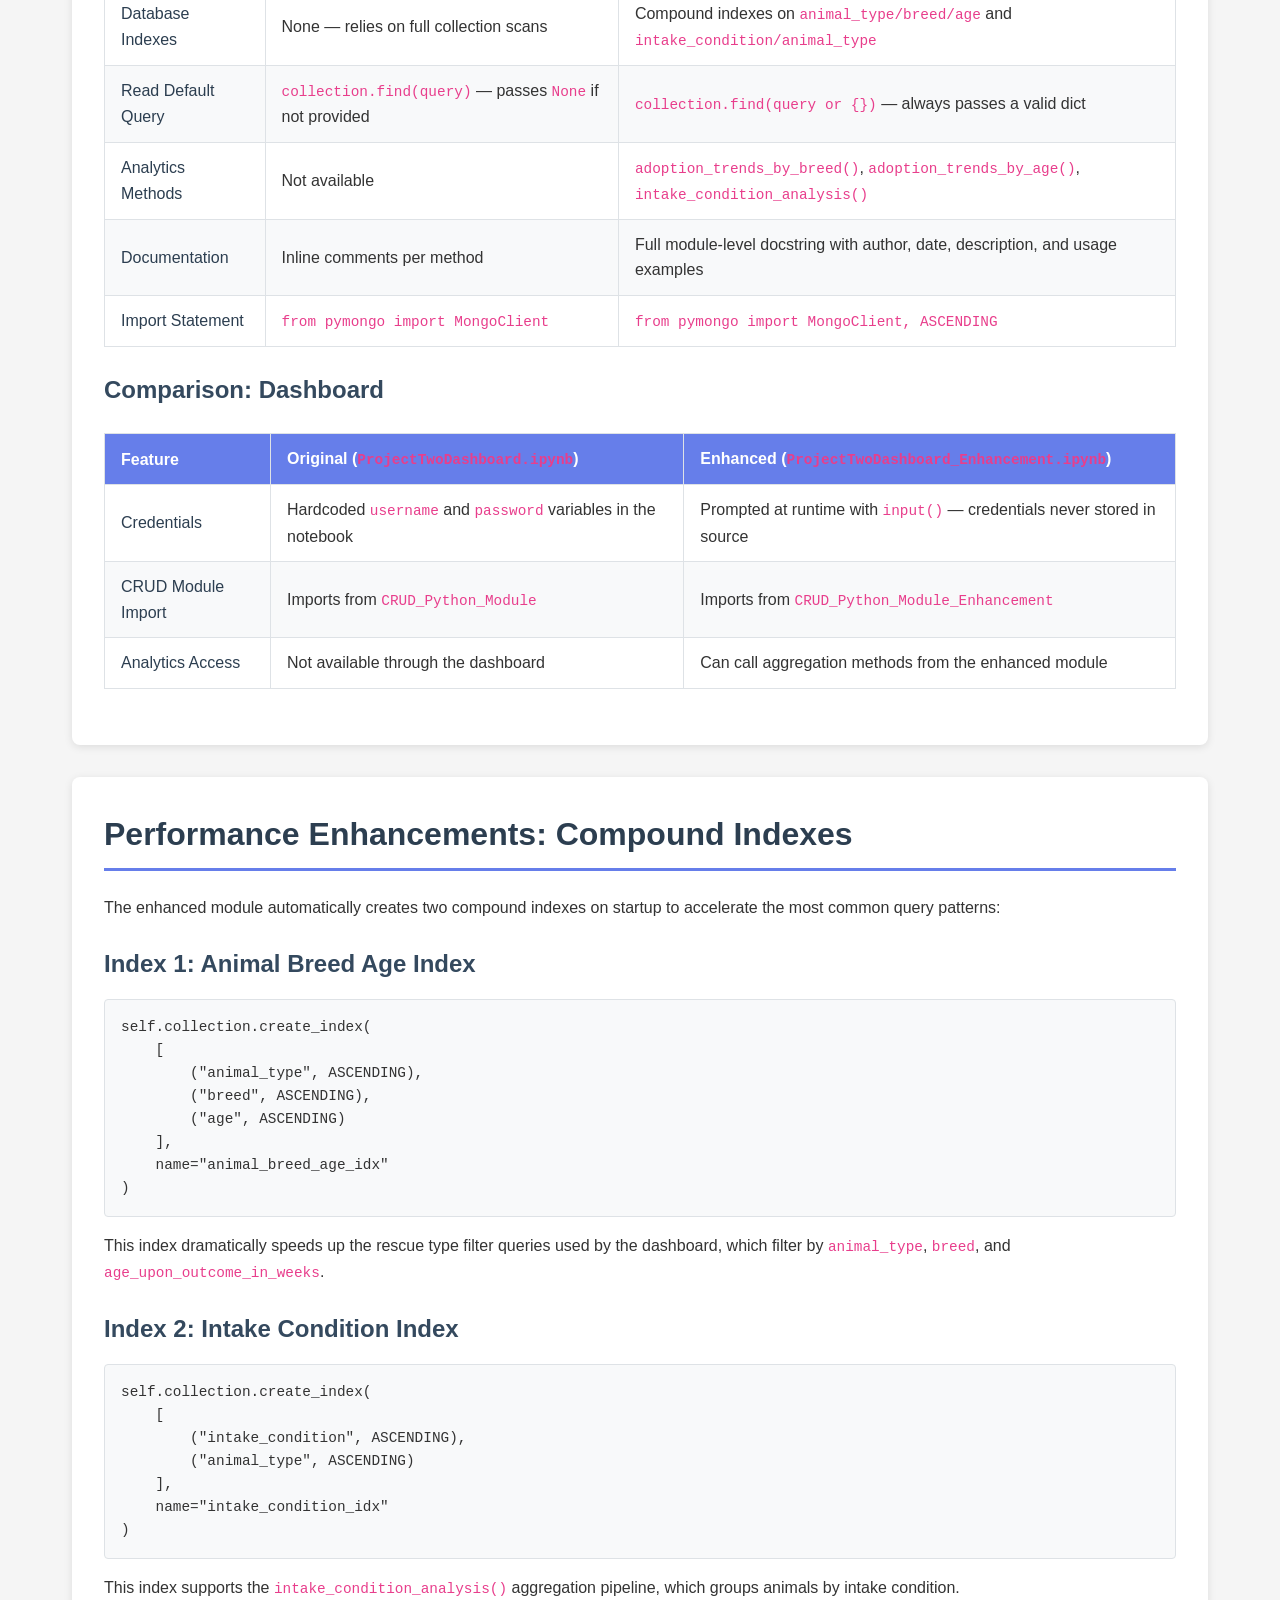
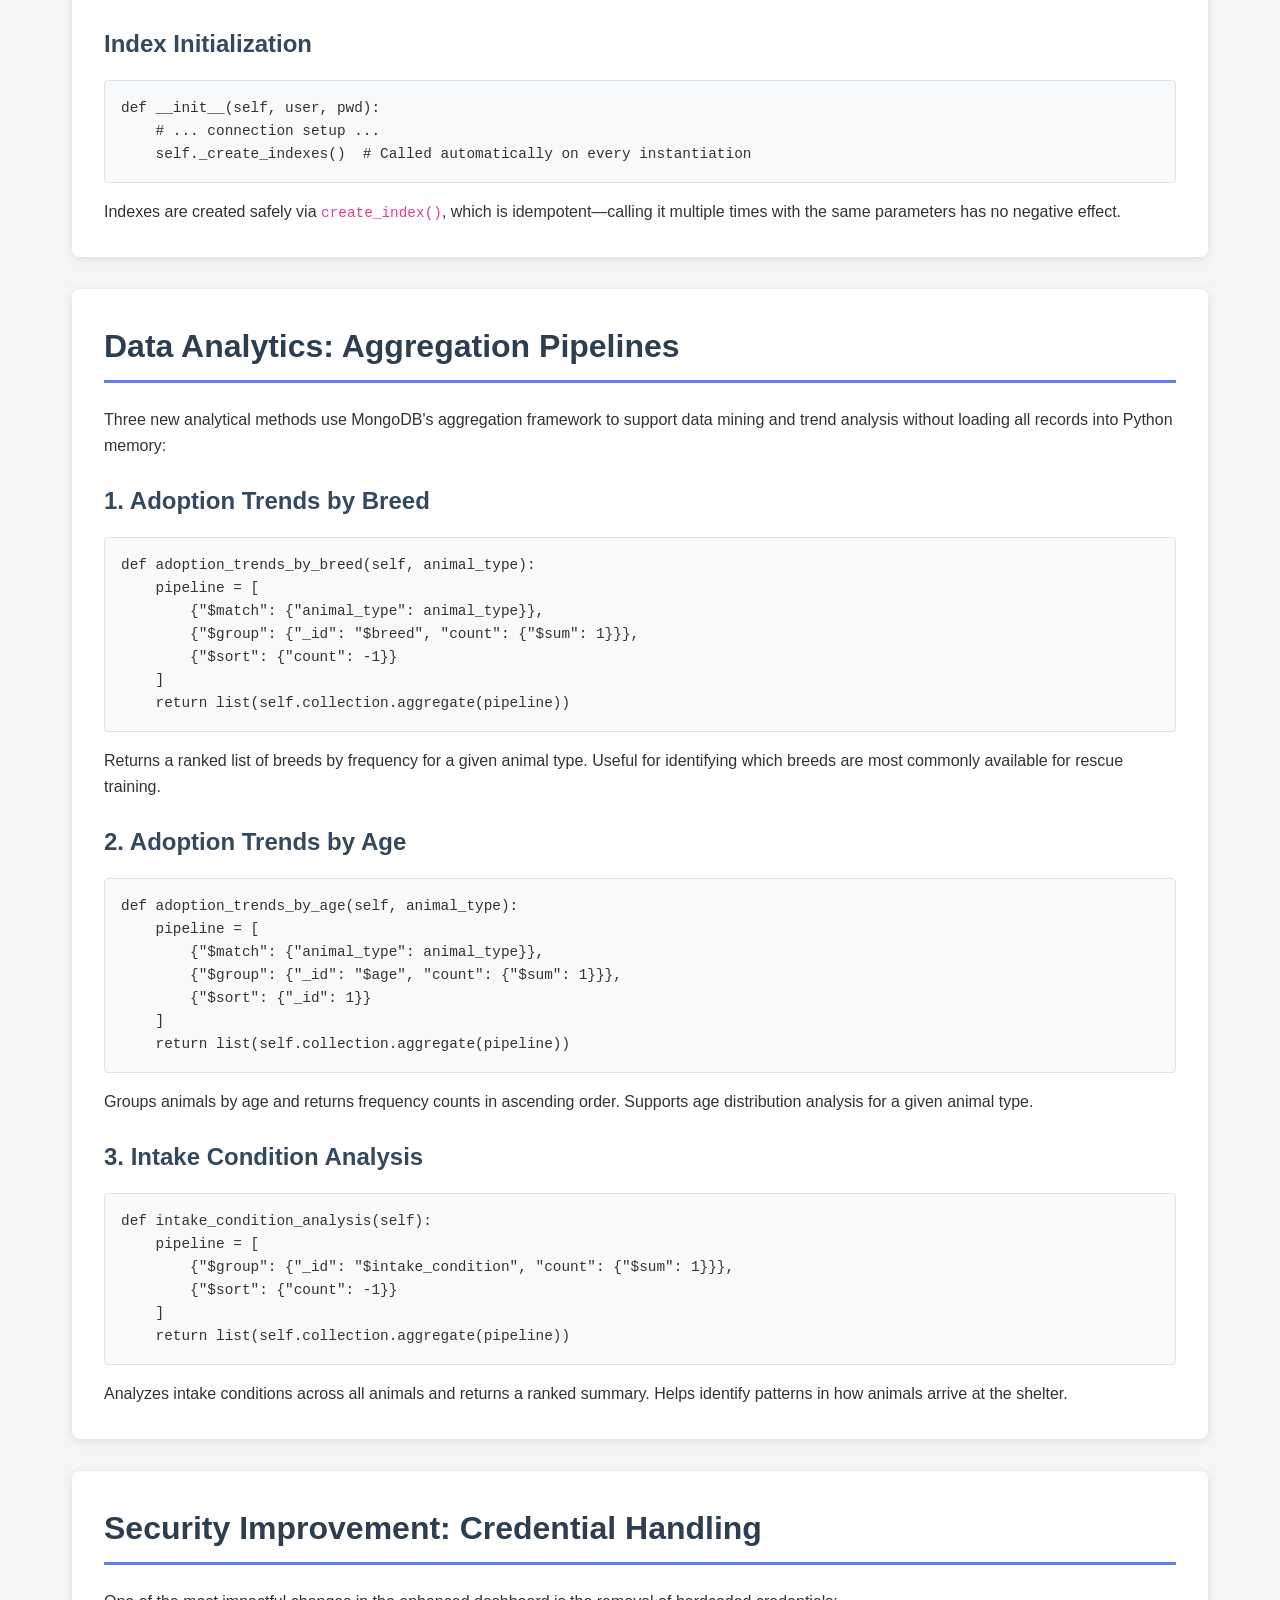
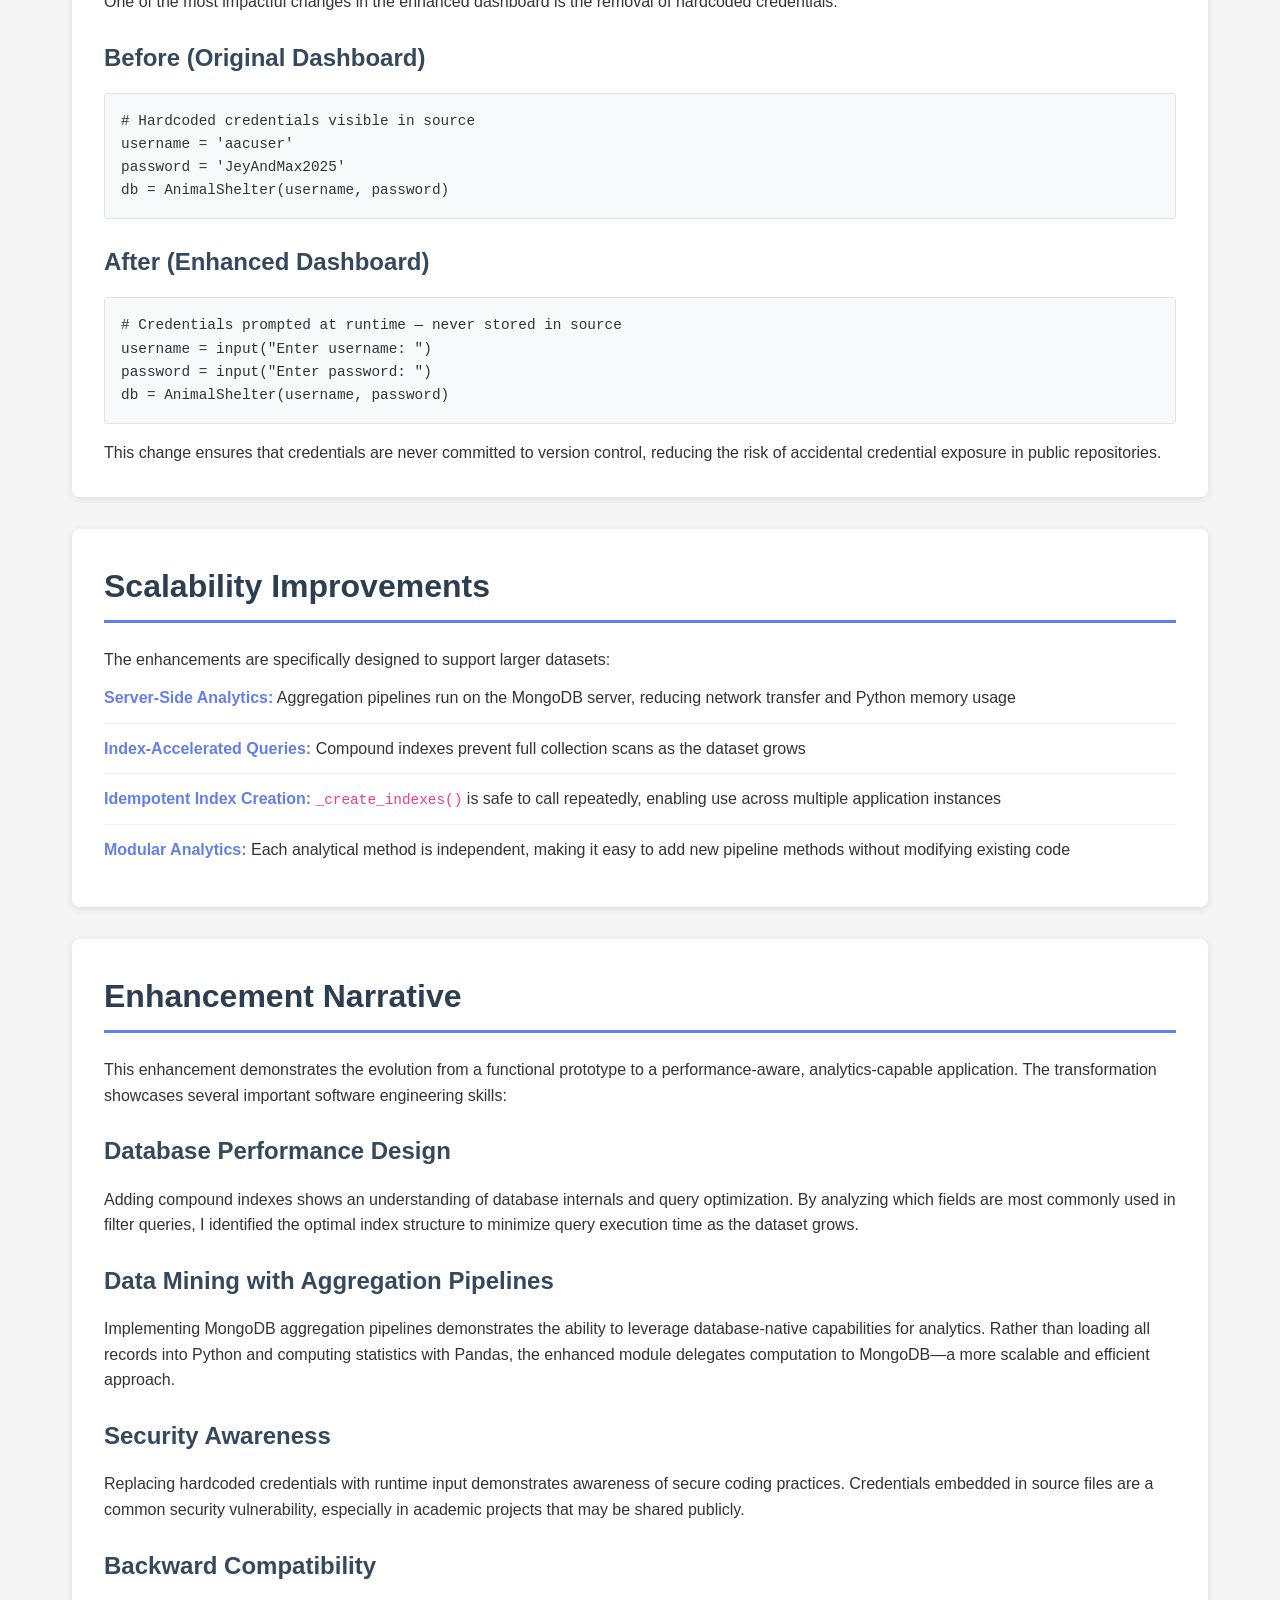
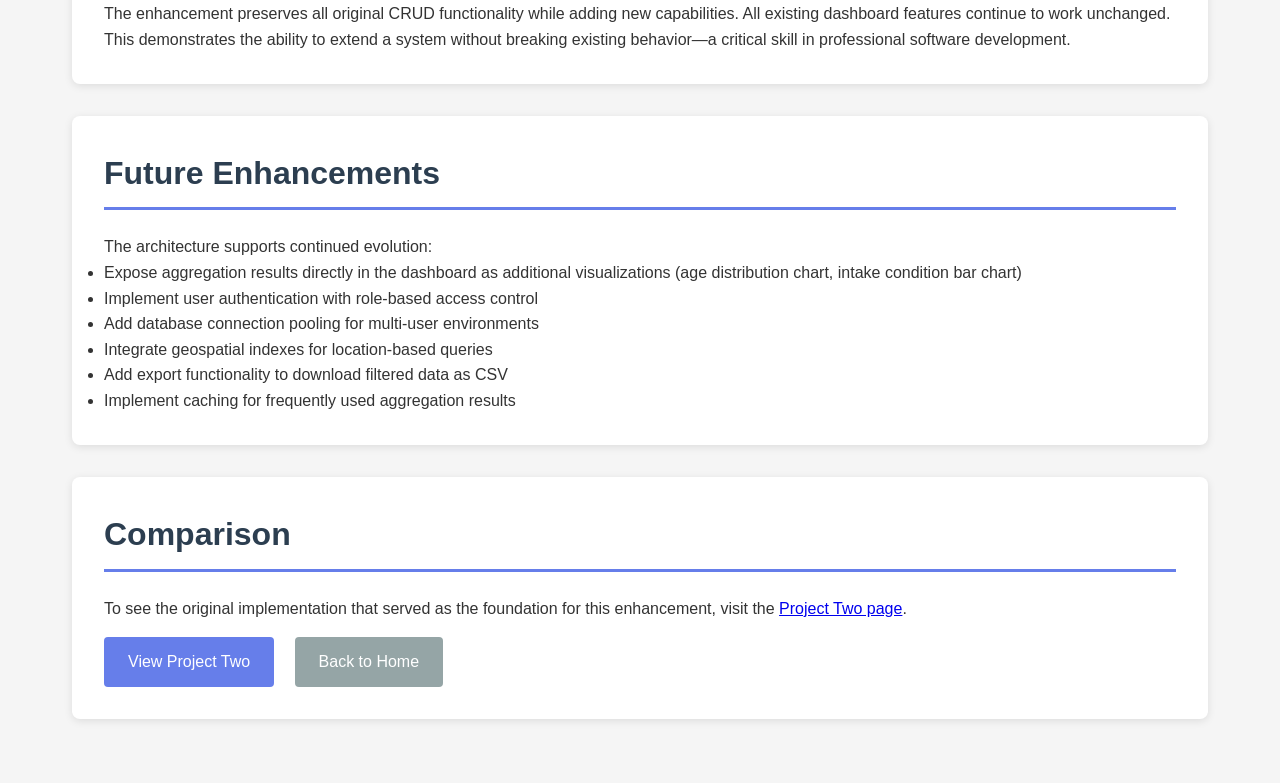
==== commit 53a848d5: "Update title formatting in enhancement.html" ====
--- a/enhancement.html
+++ b/enhancement.html
@@ -9,18 +9,18 @@
 <body>
     <nav class="navbar">
         <div class="nav-container">
-            <h1 class="nav-title">CS 340 Portfolio</h1>
+            <h1 class="nav-title">CS-340 Portfolio</h1>
             <ul class="nav-menu">
                 <li><a href="index.html">Home</a></li>
                 <li><a href="project-two.html">Project Two</a></li>
-                <li><a href="enhancement.html" class="active">Enhancement</a></li>
+                <li><a href="enhancement.html">Enhancement</a></li>
             </ul>
         </div>
     </nav>
 
     <main class="container">
         <header class="hero">
-            <h1>CS 340 Enhancement: Analytics &amp; Performance</h1>
+            <h1>CS-340 Enhancement: Analytics &amp; Performance</h1>
             <p class="subtitle">Compound Indexes, Aggregation Pipelines, and Secure Credential Handling</p>
         </header>
 
